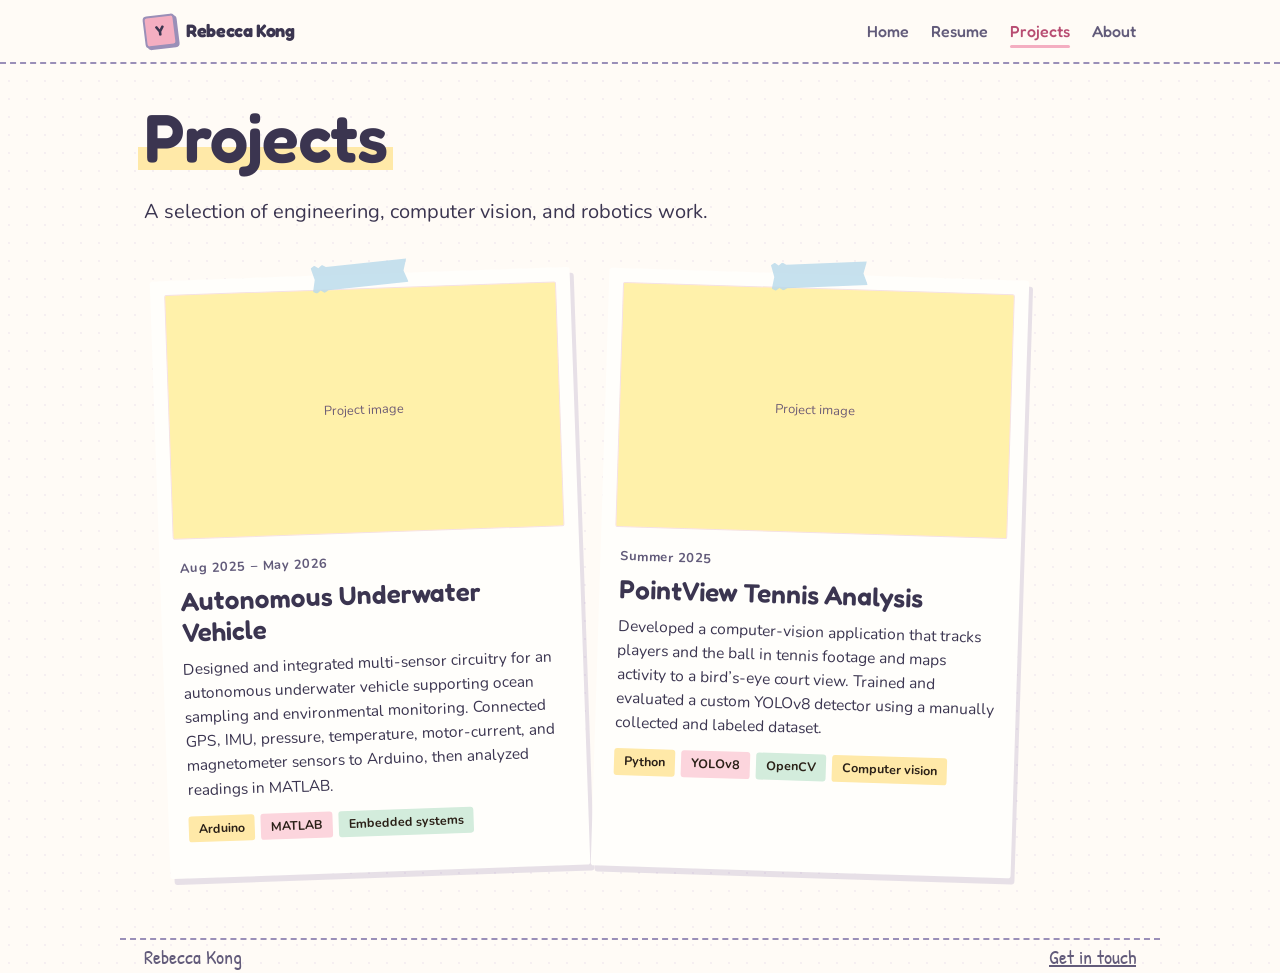
==== projects.html @ b5159388 "split up into multiple files" ====
<!doctype html>
<html lang="en" data-theme="light">
<head>
  <meta charset="utf-8">
  <meta name="viewport" content="width=device-width, initial-scale=1">
  <title>Projects | Rebecca Kong</title>
  <link rel="stylesheet" href="https://fonts.googleapis.com/css2?family=Fredoka:wght@500;600&family=Nunito:wght@500;700;800&family=Patrick+Hand&display=swap">
  <link rel="stylesheet" href="styles.css">
  <script src="app.js" defer></script>
</head>
<body>
<header><div class="wrap"><nav>
  <a class="logo" href="index.html"><i>Y</i> Rebecca Kong</a>
  <a class="l" href="index.html">Home</a>
  <a class="l" href="resume.html">Resume</a>
  <a class="l on" href="projects.html">Projects</a>
  <a class="l" href="about.html">About</a>
</nav></div></header>
<main class="wrap">
  <section class="view on">
    <h1>Projects</h1>
    <p class="lead">A selection of engineering, computer vision, and robotics work.</p>
    <div id="projs">
      <article class="proj"><div class="cv">Project image</div><div><span class="date">Aug 2025 – May 2026</span><h3>Autonomous Underwater Vehicle</h3><p>Designed and integrated multi-sensor circuitry for an autonomous underwater vehicle supporting ocean sampling and environmental monitoring. Connected GPS, IMU, pressure, temperature, motor-current, and magnetometer sensors to Arduino, then analyzed readings in MATLAB.</p><div class="tags"><span>Arduino</span><span>MATLAB</span><span>Embedded systems</span></div></div></article>
      <article class="proj"><div class="cv">Project image</div><div><span class="date">Summer 2025</span><h3>PointView Tennis Analysis</h3><p>Developed a computer-vision application that tracks players and the ball in tennis footage and maps activity to a bird’s-eye court view. Trained and evaluated a custom YOLOv8 detector using a manually collected and labeled dataset.</p><div class="tags"><span>Python</span><span>YOLOv8</span><span>OpenCV</span><span>Computer vision</span></div></div></article>
    </div>
  </section>
</main>
<footer class="wrap"><span>Rebecca Kong</span><a href="about.html">Get in touch</a></footer>
</body>
</html>
---- styles.css ----
:root {
  box-sizing:border-box;
  padding-top:env(safe-area-inset-top,0px);
  padding-bottom:env(safe-area-inset-bottom,0px);
  --bg:#fafaf8;
  --surface:#fff;
  --text:#15171a;
  --muted:#6b7077;
  --line:#e6e6e1;
  --accent:#2f6fed;
  --chip:#eef1f6
}
html {
  scroll-padding-top:calc(70px + env(safe-area-inset-top,0px));
  scroll-behavior:smooth
}
@media (prefers-color-scheme:dark) {
  :root:not([data-theme="light"]) {
    --bg:#101214;
    --surface:#181b1f;
    --text:#eceef0;
    --muted:#98a0a8;
    --line:#2a2e33;
    --accent:#6b9bff;
    --chip:#22262b
  }
}
:root[data-theme="dark"] {
  --bg:#101214;
  --surface:#181b1f;
  --text:#eceef0;
  --muted:#98a0a8;
  --line:#2a2e33;
  --accent:#6b9bff;
  --chip:#22262b
}
* {
  box-sizing:border-box
}
body {
  margin:0;
  background:var(--bg);
  color:var(--text);
  font:16px/1.6 -apple-system,BlinkMacSystemFont,"Inter","Segoe UI",Roboto,sans-serif
}
body::before {
  content:"";
  position:fixed;
  inset:0 0 auto;
  height:env(safe-area-inset-top,0px);
  background:var(--bg);
  z-index:30
}
a {
  color:inherit
}
.wrap {
  max-width:1040px;
  margin:0 auto;
  padding:0 24px
}
header {
  position:sticky;
  top:env(safe-area-inset-top,0px);
  z-index:20;
  background:color-mix(in srgb,var(--bg) 88%,transparent);
  backdrop-filter:blur(10px);
  border-bottom:1px solid var(--line)
}
nav {
  display:flex;
  align-items:center;
  gap:22px;
  height:62px
}
.logo {
  font-weight:800;
  letter-spacing:-.02em;
  font-size:18px;
  text-decoration:none;
  margin-right:auto;
  display:flex;
  align-items:center;
  gap:10px
}
.logo i {
  display:grid;
  place-items:center;
  width:32px;
  height:32px;
  border-radius:9px;
  background:var(--text);
  color:var(--bg);
  font-style:normal;
  font-size:14px
}
nav a.l {
  text-decoration:none;
  color:var(--muted);
  font-size:14.5px
}
nav a.l:hover {
  color:var(--text)
}
@media(max-width:640px) {
  nav a.l {
    display:none
  }
}
button {
  font:inherit;
  cursor:pointer
}
.btn {
  border:1px solid var(--line);
  background:var(--surface);
  color:var(--text);
  padding:7px 14px;
  border-radius:999px;
  font-size:13.5px
}
.btn:hover {
  border-color:var(--text)
}
.btn.p {
  background:var(--text);
  color:var(--bg);
  border-color:var(--text)
}
.btn.d {
  color:#d64545
}
.hero {
  display:grid;
  grid-template-columns:1.1fr .9fr;
  gap:48px;
  align-items:center;
  padding:72px 0 56px
}
@media(max-width:780px) {
  .hero {
    grid-template-columns:1fr;
    padding-top:40px
  }
  .hero .ph {
    order:-1
  }
}
.eyebrow {
  color:var(--accent);
  font-weight:600;
  font-size:13px;
  letter-spacing:.12em;
  text-transform:uppercase
}
h1 {
  font-size:clamp(40px,7vw,68px);
  line-height:1.02;
  letter-spacing:-.035em;
  margin:10px 0 14px
}
.hero p {
  font-size:18px;
  color:var(--muted);
  max-width:46ch;
  white-space:pre-line
}
.ph {
  aspect-ratio:4/5;
  border-radius:22px;
  overflow:hidden;
  background:var(--chip);
  border:1px solid var(--line);
  display:grid;
  place-items:center;
  color:var(--muted);
  font-size:14px
}
.ph img {
  width:100%;
  height:100%;
  object-fit:cover
}
.links {
  display:flex;
  flex-wrap:wrap;
  gap:10px;
  margin-top:22px
}
h2.sec {
  font-size:13px;
  letter-spacing:.14em;
  text-transform:uppercase;
  color:var(--muted);
  margin:0 0 18px;
  font-weight:600;
  display:flex;
  align-items:center;
  gap:12px
}
h2.sec::after {
  content:"";
  flex:1;
  height:1px;
  background:var(--line)
}
section {
  padding:36px 0
}
.exp {
  display:grid;
  grid-template-columns:repeat(auto-fill,minmax(280px,1fr));
  gap:16px
}
.card {
  background:var(--surface);
  border:1px solid var(--line);
  border-radius:16px;
  padding:20px;
  position:relative
}
.card h3 {
  margin:0 0 2px;
  font-size:17px
}
.card .co {
  color:var(--accent);
  font-weight:600;
  font-size:14px
}
.card p {
  margin:10px 0 12px;
  color:var(--muted);
  font-size:14.5px
}
.card small {
  color:var(--muted);
  letter-spacing:.08em;
  font-size:11.5px;
  text-transform:uppercase
}
.filters {
  display:flex;
  flex-wrap:wrap;
  gap:8px;
  margin-bottom:26px
}
.chip {
  border:0;
  background:var(--chip);
  color:var(--muted);
  padding:5px 13px;
  border-radius:999px;
  font-size:13px
}
.chip.on {
  background:var(--text);
  color:var(--bg)
}
#projs {
  display:flex;
  gap:20px;
  overflow-x:auto;
  scroll-snap-type:x mandatory;
  padding:4px 2px 14px;
  scrollbar-width:none;
  -webkit-overflow-scrolling:touch
}
#projs::-webkit-scrollbar {
  display:none
}
#projs .empty {
  flex:1
}
#projs.playing {
  scroll-snap-type:none
}
.proj {
  flex:0 0 min(420px,82vw);
  scroll-snap-align:start;
  background:var(--surface);
  border:1px solid var(--line);
  border-radius:18px;
  padding:14px 14px 20px;
  position:relative;
  display:flex;
  flex-direction:column;
  gap:14px
}
.proj>div:last-child {
  padding:0 6px
}
.prog {
  display:flex;
  align-items:center;
  gap:12px;
  margin-bottom:18px
}
.prog .track {
  flex:1;
  height:3px;
  background:var(--line);
  border-radius:3px;
  overflow:hidden
}
.prog .track i {
  display:block;
  height:100%;
  background:var(--accent);
  transform-origin:left;
  transform:scaleX(0)
}
.prog .btn {
  width:34px;
  height:34px;
  padding:0;
  line-height:1
}
.cv {
  aspect-ratio:16/10;
  border-radius:16px;
  overflow:hidden;
  background:var(--chip);
  border:1px solid var(--line);
  display:grid;
  place-items:center;
  color:var(--muted);
  font-size:13px
}
.cv img {
  width:100%;
  height:100%;
  object-fit:cover;
  transition:transform .5s
}
.proj:hover .cv img {
  transform:scale(1.04)
}
.date {
  color:var(--muted);
  font-size:13px
}
.proj h3 {
  font-size:clamp(22px,3vw,30px);
  letter-spacing:-.02em;
  margin:4px 0 10px;
  line-height:1.15
}
.proj h3 a {
  text-decoration:none
}
.proj h3 a:hover {
  color:var(--accent)
}
.proj p {
  color:var(--muted);
  margin:0 0 14px
}
.tags {
  display:flex;
  flex-wrap:wrap;
  gap:6px;
  margin-bottom:14px
}
.tags span {
  background:var(--chip);
  color:var(--muted);
  font-size:12px;
  padding:3px 10px;
  border-radius:999px
}
.more {
  color:var(--accent);
  font-weight:600;
  text-decoration:none;
  font-size:14.5px
}
.about {
  display:grid;
  grid-template-columns:1fr;
  max-width:68ch
}
.about p {
  white-space:pre-line;
  color:var(--muted);
  font-size:17px
}
footer {
  border-top:1px solid var(--line);
  padding:28px 0 40px;
  color:var(--muted);
  font-size:14px;
  display:flex;
  justify-content:space-between;
  flex-wrap:wrap;
  gap:12px
}
.empty {
  color:var(--muted);
  padding:20px;
  border:1px dashed var(--line);
  border-radius:14px;
  text-align:center
}
.ed {
  display:none;
  gap:6px;
  position:absolute;
  top:10px;
  right:10px;
  z-index:2
}
body.editing .ed {
  display:flex
}
.addrow {
  display:none;
  margin-top:14px
}
body.editing .addrow {
  display:block
}
.bar {
  position:fixed;
  right:16px;
  bottom:calc(16px + env(safe-area-inset-bottom,0px));
  z-index:25;
  display:flex;
  gap:8px;
  flex-wrap:wrap;
  justify-content:flex-end
}
dialog {
  border:1px solid var(--line);
  border-radius:18px;
  background:var(--surface);
  color:var(--text);
  width:min(520px,92vw);
  padding:24px;
  max-height:88vh
}
dialog::backdrop {
  background:rgba(0,0,0,.5)
}
dialog h3 {
  margin:0 0 14px
}
label {
  display:block;
  font-size:12.5px;
  color:var(--muted);
  margin:12px 0 4px;
  font-weight:600
}
input,textarea {
  width:100%;
  font:inherit;
  padding:9px 11px;
  border:1px solid var(--line);
  border-radius:10px;
  background:var(--bg);
  color:var(--text)
}
textarea {
  min-height:90px;
  resize:vertical
}
.row {
  display:flex;
  gap:10px;
  justify-content:flex-end;
  margin-top:20px
}
.pv {
  margin-top:8px;
  max-height:120px;
  border-radius:8px
}
/* ===== retro scrapbook theme ===== */
:root {
  --bg:#efe2c6;
  --surface:#fffaf0;
  --text:#2b2118;
  --muted:#66543f;
  --line:#c9b184;
  --accent:#d9482b;
  --chip:#f2cf5b;
  --pol:#fffdf7;
  --n1:#fff0a0;
  --n2:#ffd3cb;
  --n3:#d3ebcf;
  --tape:rgba(226,196,110,.78);
  --dots:rgba(120,85,40,.16)
}
@media (prefers-color-scheme:dark) {
  :root:not([data-theme="light"]) {
    --bg:#241b14;
    --surface:#2f251c;
    --text:#f3e7d0;
    --muted:#c2ad8c;
    --line:#5a4733;
    --accent:#ff7a59;
    --pol:#352a20;
    --n1:#5d511c;
    --n2:#5d3029;
    --n3:#2f4a2d;
    --dots:rgba(255,220,160,.07)
  }
}
:root[data-theme="dark"] {
  --bg:#241b14;
  --surface:#2f251c;
  --text:#f3e7d0;
  --muted:#c2ad8c;
  --line:#5a4733;
  --accent:#ff7a59;
  --pol:#352a20;
  --n1:#5d511c;
  --n2:#5d3029;
  --n3:#2f4a2d;
  --dots:rgba(255,220,160,.07)
}
body {
  font-family:"Courier Prime","Courier New",monospace;
  background-image:radial-gradient(var(--dots) 1.2px,transparent 1.4px);
  background-size:18px 18px
}
header {
  border-bottom:2px dashed var(--text);
  background:var(--bg)
}
.logo,h1,h2.sec,.proj h3,footer,.eyebrow,nav a.l {
  font-family:"Permanent Marker","Comic Sans MS",cursive
}
.logo i {
  border-radius:4px;
  background:var(--accent);
  color:#fff;
  transform:rotate(-7deg);
  border:2px solid var(--text);
  box-shadow:2px 2px 0 var(--text)
}
nav a.l {
  font-family:"Caveat",cursive;
  font-size:22px;
  font-weight:700
}
nav a.l:hover {
  color:var(--accent);
  transform:rotate(-3deg)
}
.btn {
  border:2px solid var(--text);
  border-radius:4px;
  box-shadow:3px 3px 0 var(--text);
  background:var(--surface);
  font-weight:700;
  transition:transform .12s,box-shadow .12s
}
.btn:hover {
  transform:translate(2px,2px);
  box-shadow:1px 1px 0 var(--text);
  border-color:var(--text)
}
.btn.p {
  background:var(--accent);
  color:#fff
}
.eyebrow {
  font-family:"Caveat",cursive;
  font-size:26px;
  text-transform:none;
  letter-spacing:0;
  color:var(--accent);
  transform:rotate(-2deg);
  display:inline-block
}
.eyebrow::before {
  content:"\2605 "
}
h1 {
  font-weight:400;
  letter-spacing:-.01em;
  line-height:1.08;
  background:linear-gradient(transparent 62%,var(--chip) 62% 90%,transparent 90%);
  display:inline;
  padding:0 6px;
  margin-left:-6px;
  -webkit-box-decoration-break:clone;
  box-decoration-break:clone
}
#name {
  display:block;
  background:none;
  padding:0;
  margin-left:0
}
#name::first-line {
  background:none
}
.hero>div:first-child {
  position:relative
}
.hero>div:first-child::after {
  content:"handmade";
  position:absolute;
  top:-34px;
  right:0;
  font-family:"Courier Prime",monospace;
  font-weight:700;
  color:var(--accent);
  border:2px dashed var(--accent);
  padding:2px 10px;
  transform:rotate(7deg);
  border-radius:4px;
  font-size:13px;
  letter-spacing:.1em;
  text-transform:uppercase
}
.hero p {
  color:var(--text)
}
.ph {
  overflow:visible;
  position:relative;
  background:var(--pol);
  border:0;
  border-radius:3px;
  padding:14px 14px 56px;
  transform:rotate(3deg);
  box-shadow:5px 7px 0 rgba(0,0,0,.2);
  color:var(--muted)
}
.ph img {
  border-radius:2px
}
.ph::before,.proj::before,.card::before {
  content:"";
  position:absolute;
  top:-13px;
  left:50%;
  width:96px;
  height:28px;
  margin-left:-48px;
  background:var(--tape);
  transform:rotate(-4deg);
  box-shadow:0 1px 2px rgba(0,0,0,.15);
  z-index:3;
  clip-path:polygon(0 8%,4% 0,8% 10%,12% 0,16% 8%,100% 8%,96% 50%,100% 92%,16% 92%,12% 100%,8% 90%,4% 100%,0 92%,3% 50%)
}
.ph::after {
  content:"~ that\2019s me ~";
  position:absolute;
  bottom:12px;
  left:0;
  right:0;
  text-align:center;
  font-family:"Caveat",cursive;
  font-size:26px;
  font-weight:700;
  color:var(--text)
}
.links .btn:nth-child(odd) {
  transform:rotate(-1.5deg)
}
.links .btn:nth-child(even) {
  transform:rotate(1.5deg)
}
h2.sec {
  display:inline-block;
  font-weight:400;
  font-size:24px;
  letter-spacing:.02em;
  text-transform:none;
  color:#2b2118;
  background:var(--chip);
  padding:4px 16px;
  transform:rotate(-1.5deg);
  box-shadow:3px 3px 0 var(--text);
  border:2px solid var(--text);
  margin-bottom:28px
}
h2.sec::after {
  content:none
}
.card {
  background:var(--n1);
  border:0;
  border-radius:2px;
  box-shadow:3px 5px 0 rgba(0,0,0,.18);
  padding:26px 20px 20px;
  transform:rotate(-1.4deg)
}
.card:nth-child(3n+2) {
  background:var(--n2);
  transform:rotate(1.6deg)
}
.card:nth-child(3n) {
  background:var(--n3);
  transform:rotate(-.6deg)
}
.card h3 {
  font-family:"Caveat",cursive;
  font-size:26px;
  line-height:1.1
}
.card .co {
  color:var(--accent)
}
.card p {
  color:var(--text)
}
.card small {
  color:var(--muted)
}
.card::before {
  width:70px;
  height:22px;
  margin-left:-35px;
  top:-11px
}
#projs {
  padding:26px 16px 30px
}
.proj {
  background:var(--pol);
  border:0;
  border-radius:3px;
  padding:14px 14px 22px;
  box-shadow:5px 7px 0 rgba(0,0,0,.18);
  transform:rotate(-2deg);
  transition:transform .25s
}
.proj:nth-child(even) {
  transform:rotate(1.8deg)
}
.proj:nth-child(3n) {
  transform:rotate(-.7deg)
}
.proj:hover {
  transform:rotate(0) scale(1.03);
  z-index:2
}
.cv {
  border-radius:2px;
  border:1px solid var(--line);
  filter:sepia(.18) saturate(1.1)
}
.proj h3 {
  font-family:"Caveat",cursive;
  font-weight:700;
  font-size:32px;
  letter-spacing:0;
  line-height:1
}
.proj h3 a:hover {
  color:var(--accent)
}
.date {
  font-family:"Courier Prime",monospace;
  letter-spacing:.06em;
  color:var(--muted)
}
.proj p {
  color:var(--text)
}
.tags span {
  background:var(--chip);
  color:#2b2118;
  border-radius:3px;
  border:1px dashed #2b2118;
  font-weight:700
}
.more {
  color:var(--accent);
  text-decoration:underline wavy;
  text-underline-offset:4px
}
.chip {
  background:var(--surface);
  color:var(--text);
  border:2px dashed var(--text);
  border-radius:4px;
  font-weight:700
}
.chip.on {
  background:var(--accent);
  color:#fff;
  border-style:solid
}
.prog .track {
  height:14px;
  border:2px solid var(--text);
  border-radius:3px;
  background:var(--surface)
}
.prog .track i {
  background:repeating-linear-gradient(45deg,var(--accent) 0 8px,var(--chip) 8px 16px)
}
.about {
  background:var(--surface);
  padding:26px 28px 26px 44px;
  box-shadow:5px 6px 0 rgba(0,0,0,.18);
  transform:rotate(-.6deg);
  border-left:3px double var(--accent);
  background-image:repeating-linear-gradient(transparent 0 31px,rgba(70,110,190,.28) 31px 32px);
  border-radius:2px
}
.about p {
  color:var(--text);
  line-height:32px;
  margin:0;
  font-size:16px
}
#mail {
  text-decoration:underline wavy var(--accent);
  text-underline-offset:6px;
  font-family:"Caveat",cursive;
  font-size:34px!important
}
footer {
  border-top:2px dashed var(--text);
  font-family:"Caveat",cursive;
  font-size:20px
}
.empty {
  border:2px dashed var(--line);
  background:var(--surface)
}
dialog {
  border:2px solid var(--text);
  border-radius:4px;
  box-shadow:7px 7px 0 var(--text)
}
input,textarea {
  border:2px solid var(--text);
  border-radius:3px
}
label {
  color:var(--text)
}
@media(max-width:780px) {
  .hero>div:first-child::after {
    top:-30px
  }
}
/* ===== pastel + legibility pass ===== */
:root {
  --bg:#fdf4ea;
  --surface:#fffdfa;
  --text:#3b3550;
  --muted:#625b7a;
  --line:#e6d9e9;
  --edge:#9a8fb8;
  --accent:#f4aec1;
  --ink:#b84d72;
  --chip:#ffe9a8;
  --pol:#fffefb;
  --n1:#fff1b8;
  --n2:#fcd5dd;
  --n3:#d3ecdc;
  --tape:rgba(184,218,236,.8);
  --dots:rgba(150,120,190,.15)
}
@media (prefers-color-scheme:dark) {
  :root:not([data-theme="light"]) {
    --bg:#2a2540;
    --surface:#352f4d;
    --text:#f5eefc;
    --muted:#c9bfe0;
    --line:#4a4266;
    --edge:#8f84b5;
    --accent:#f4aec1;
    --ink:#ffadc6;
    --pol:#3a3454;
    --n1:#5b5430;
    --n2:#5e3a4a;
    --n3:#35514a;
    --tape:rgba(150,190,215,.6);
    --dots:rgba(255,240,255,.07)
  }
}
:root[data-theme="dark"] {
  --bg:#2a2540;
  --surface:#352f4d;
  --text:#f5eefc;
  --muted:#c9bfe0;
  --line:#4a4266;
  --edge:#8f84b5;
  --accent:#f4aec1;
  --ink:#ffadc6;
  --pol:#3a3454;
  --n1:#5b5430;
  --n2:#5e3a4a;
  --n3:#35514a;
  --tape:rgba(150,190,215,.6);
  --dots:rgba(255,240,255,.07)
}
body {
  font-family:"Nunito",system-ui,-apple-system,"Segoe UI",sans-serif;
  font-size:17px;
  line-height:1.65
}
.logo,h1,h2.sec,.proj h3,.card h3,nav a.l,#mail {
  font-family:"Fredoka","Nunito",system-ui,sans-serif
}
.eyebrow,footer,.ph::after {
  font-family:"Patrick Hand","Nunito",sans-serif
}
h1 {
  font-weight:600;
  letter-spacing:-.015em;
  line-height:1.1
}
nav a.l {
  font-size:16px;
  font-weight:500
}
nav a.l:hover,.proj h3 a:hover {
  color:var(--ink)
}
.eyebrow {
  font-size:24px;
  color:var(--ink)
}
h2.sec {
  font-size:20px;
  font-weight:600;
  color:#3b3550;
  border-color:var(--edge);
  box-shadow:3px 3px 0 var(--edge)
}
.logo i,.btn,.chip,.prog .track,dialog,input,textarea {
  border-color:var(--edge)
}
.btn {
  box-shadow:3px 3px 0 var(--edge);
  font-weight:700
}
.btn:hover {
  box-shadow:1px 1px 0 var(--edge);
  border-color:var(--edge)
}
.btn.p {
  background:var(--accent);
  color:#3b3550
}
.logo i {
  box-shadow:2px 2px 0 var(--edge);
  background:var(--accent);
  color:#3b3550
}
dialog {
  box-shadow:7px 7px 0 var(--edge)
}
header,footer {
  border-color:var(--edge)
}
.hero>div:first-child::after {
  font-family:"Nunito",sans-serif;
  color:var(--ink);
  border-color:var(--ink)
}
.hero p {
  font-size:19px;
  line-height:1.65
}
.ph,.proj,.card,.about {
  box-shadow:4px 6px 0 rgba(120,100,160,.18)
}
.ph::after {
  font-size:24px
}
.card h3 {
  font-size:22px;
  font-weight:600
}
.card .co {
  color:var(--ink);
  font-weight:800
}
.card p {
  font-size:15.5px;
  line-height:1.55
}
.card small {
  font-weight:700
}
.proj h3 {
  font-size:26px;
  font-weight:600;
  line-height:1.2
}
.proj p {
  font-size:15.5px;
  line-height:1.55
}
.date {
  font-family:"Nunito",sans-serif;
  font-weight:700;
  letter-spacing:.04em
}
.tags span {
  border:0;
  font-weight:700;
  font-size:12.5px
}
.tags span:nth-child(3n+1) {
  background:#ffe9a8
}
.tags span:nth-child(3n+2) {
  background:#fcd5dd
}
.tags span:nth-child(3n) {
  background:#d3ecdc
}
.more {
  color:var(--ink);
  font-weight:800
}
.chip {
  font-weight:700;
  border-color:var(--edge)
}
.chip.on {
  background:var(--accent);
  color:#3b3550;
  border-color:var(--edge)
}
.prog .track i {
  background:repeating-linear-gradient(45deg,#f4aec1 0 8px,#ffe9a8 8px 16px)
}
.about {
  background-image:repeating-linear-gradient(transparent 0 31px,rgba(140,160,220,.3) 31px 32px);
  border-left-color:var(--accent)
}
.about p {
  font-size:17px;
  line-height:32px
}
#mail {
  font-size:30px!important;
  font-weight:500;
  color:var(--ink);
  text-decoration-color:var(--accent)
}
footer {
  font-size:20px
}
.empty {
  border-color:var(--edge);
  color:var(--muted)
}
/* lighter bg + plain section titles */
:root {
  --bg:#fffbf6;
  --dots:rgba(150,120,190,.09)
}
h2.sec {
  display:block;
  background:none;
  border:0;
  box-shadow:none;
  transform:none;
  padding:0;
  margin:0 0 24px;
  font-size:30px;
  font-weight:600;
  letter-spacing:-.01em;
  color:var(--text)
}
h2.sec::after {
  content:"";
  display:block;
  width:56px;
  height:6px;
  margin-top:6px;
  background:var(--accent);
  border-radius:6px
}
/* multi-page views */
.view {
  display:none
}
.view.on {
  display:block;
  animation:pg .35s ease
}
.hero.view.on {
  display:grid
}
section.view {
  padding-top:48px;
  min-height:55vh
}
@keyframes pg {
  from {
    opacity:0;
    transform:translateY(8px)
  }
  to {
    opacity:1;
    transform:none
  }
}
nav a.l {
  position:relative;
  white-space:nowrap
}
nav a.l.on {
  color:var(--ink)
}
nav a.l.on::after {
  content:"";
  position:absolute;
  left:0;
  right:0;
  bottom:-4px;
  height:3px;
  border-radius:3px;
  background:var(--accent)
}
body:not(.sub) section.view {
  min-height:0;
  padding-top:36px
}
.seeall {
  margin:8px 0 0
}
body.sub .seeall {
  display:none
}
body[data-page="projects"] #projs {
  flex-wrap:wrap;
  overflow:visible;
  gap:38px 28px;
  justify-content:center;
  padding:26px 8px
}
body[data-page="projects"] .proj {
  flex:0 1 min(360px,100%)
}
body[data-page="projects"] .prog {
  display:none
}
.dcv {
  background:var(--pol);
  padding:12px;
  border-radius:3px;
  box-shadow:4px 6px 0 rgba(120,100,160,.18);
  transform:rotate(-.6deg);
  max-width:760px;
  margin-bottom:24px
}
.dcv:empty {
  display:none
}
.dcv img {
  width:100%;
  display:block;
  border-radius:2px
}
#dBody {
  max-width:760px
}
.lead {
  font-size:20px
}
.dbody {
  white-space:pre-line;
  line-height:1.75;
  margin:18px 0
}
.dact {
  display:flex;
  gap:10px;
  flex-wrap:wrap;
  margin-top:24px
}
.ed2 {
  display:none;
  gap:8px
}
body.editing .ed2 {
  display:flex
}
.sheet {
  background:var(--pol);
  padding:34px 36px;
  border-radius:3px;
  box-shadow:4px 6px 0 rgba(120,100,160,.18);
  max-width:820px
}
.rh {
  display:flex;
  justify-content:space-between;
  flex-wrap:wrap;
  gap:8px;
  border-bottom:3px solid var(--accent);
  padding-bottom:14px
}
.rh h3 {
  margin:0;
  font:600 30px "Fredoka",sans-serif
}
.rc {
  color:var(--muted)
}
.sheet h5 {
  font:600 14px "Fredoka",sans-serif;
  letter-spacing:.14em;
  text-transform:uppercase;
  color:var(--ink);
  margin:28px 0 10px
}
.rrow {
  display:grid;
  grid-template-columns:150px 1fr;
  gap:14px;
  padding:12px 0;
  border-top:1px dashed var(--line);
  position:relative
}
.rrow h4 {
  margin:0;
  font:600 18px "Fredoka",sans-serif
}
.rs2 {
  color:var(--ink);
  font-weight:800;
  font-size:14.5px
}
.rrow p {
  margin:6px 0 0;
  font-size:15.5px
}
.rd {
  color:var(--muted);
  font-weight:700;
  font-size:13px
}
@media(max-width:640px) {
  .rrow {
    grid-template-columns:1fr;
    gap:2px
  }
  .sheet {
    padding:24px 20px
  }
}
.redact {
  display:inline-block;
  width:118px;
  height:.95em;
  background:#111;
  border-radius:2px;
  vertical-align:-2px
}
.rc {
  text-align:right;
  line-height:1.7
}
.rl {
  margin-top:6px
}
.li {
  position:relative;
  padding-left:16px;
  font-size:15.5px;
  line-height:1.5;
  margin:3px 0
}
.li::before {
  content:"•";
  position:absolute;
  left:2px;
  color:var(--ink)
}
.rsub {
  font-style:italic;
  color:var(--muted);
  font-size:15px;
  margin-bottom:4px
}
.rk {
  font-size:15.5px;
  margin:4px 0
}
#mail {
  font-size:18px!important
}
.rpdf {
  max-width:820px
}
.rpdf img {
  width:100%;
  display:block;
  border-radius:3px;
  background:#fff;
  box-shadow:4px 6px 0 rgba(120,100,160,.18)
}
.dl {
  margin:24px 0
}
body:not(.sub) #about {
  display:none
}
#copy {
  font:500 14px Fredoka,sans-serif;
  color:var(--muted)
}
body:not(.sub) .cwrap {
  display:none
}
.cform {
  max-width:560px
}
.cform textarea {
  min-height:130px
}
.cact {
  display:flex;
  align-items:center;
  gap:14px;
  margin-top:16px;
  flex-wrap:wrap
}
#cStat {
  color:var(--muted);
  font-size:14.5px
}
@media(max-width:640px) {
  nav {
    gap:14px;
    overflow-x:auto;
    scrollbar-width:none
  }
  nav::-webkit-scrollbar {
    display:none
  }
  nav a.l {
    display:inline;
    font-size:14.5px
  }
  .logo {
    margin-right:0
  }
  .logo span {
    display:none
  }
  #theme {
    margin-left:auto
  }
}
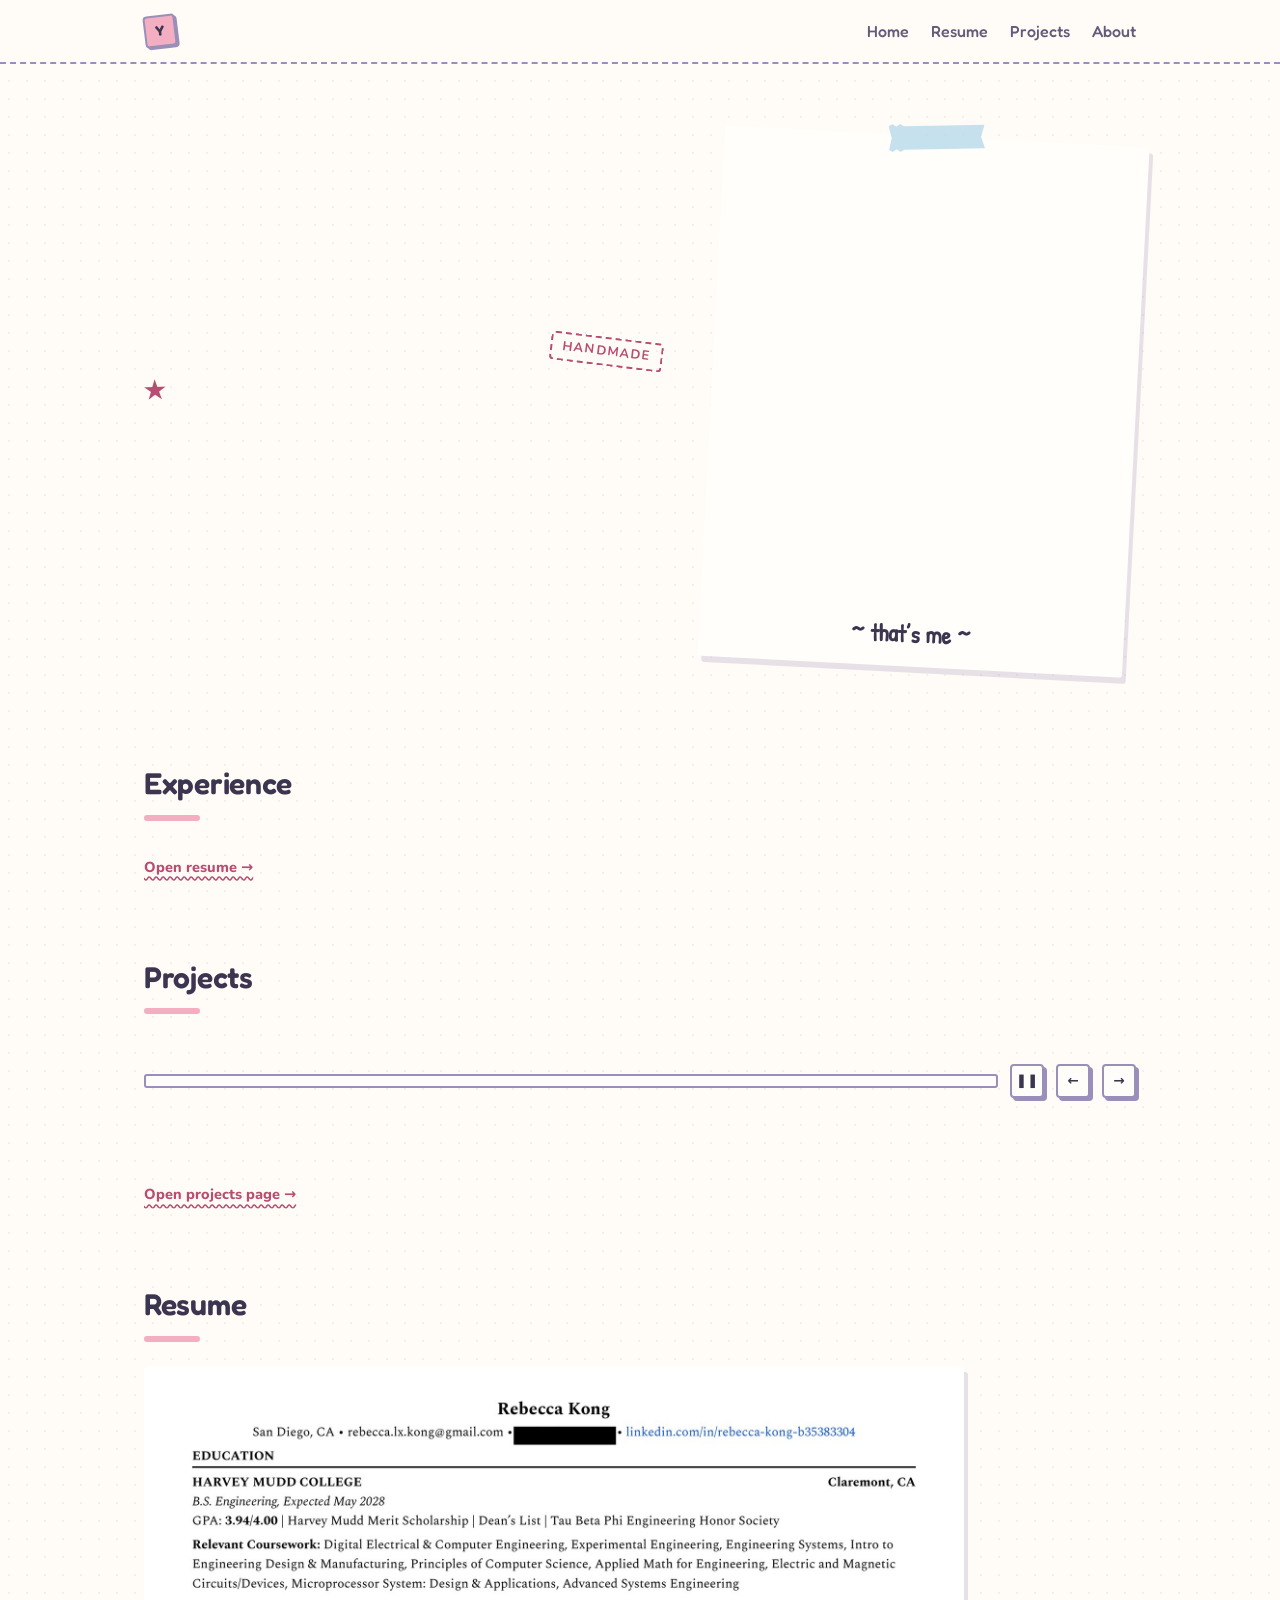
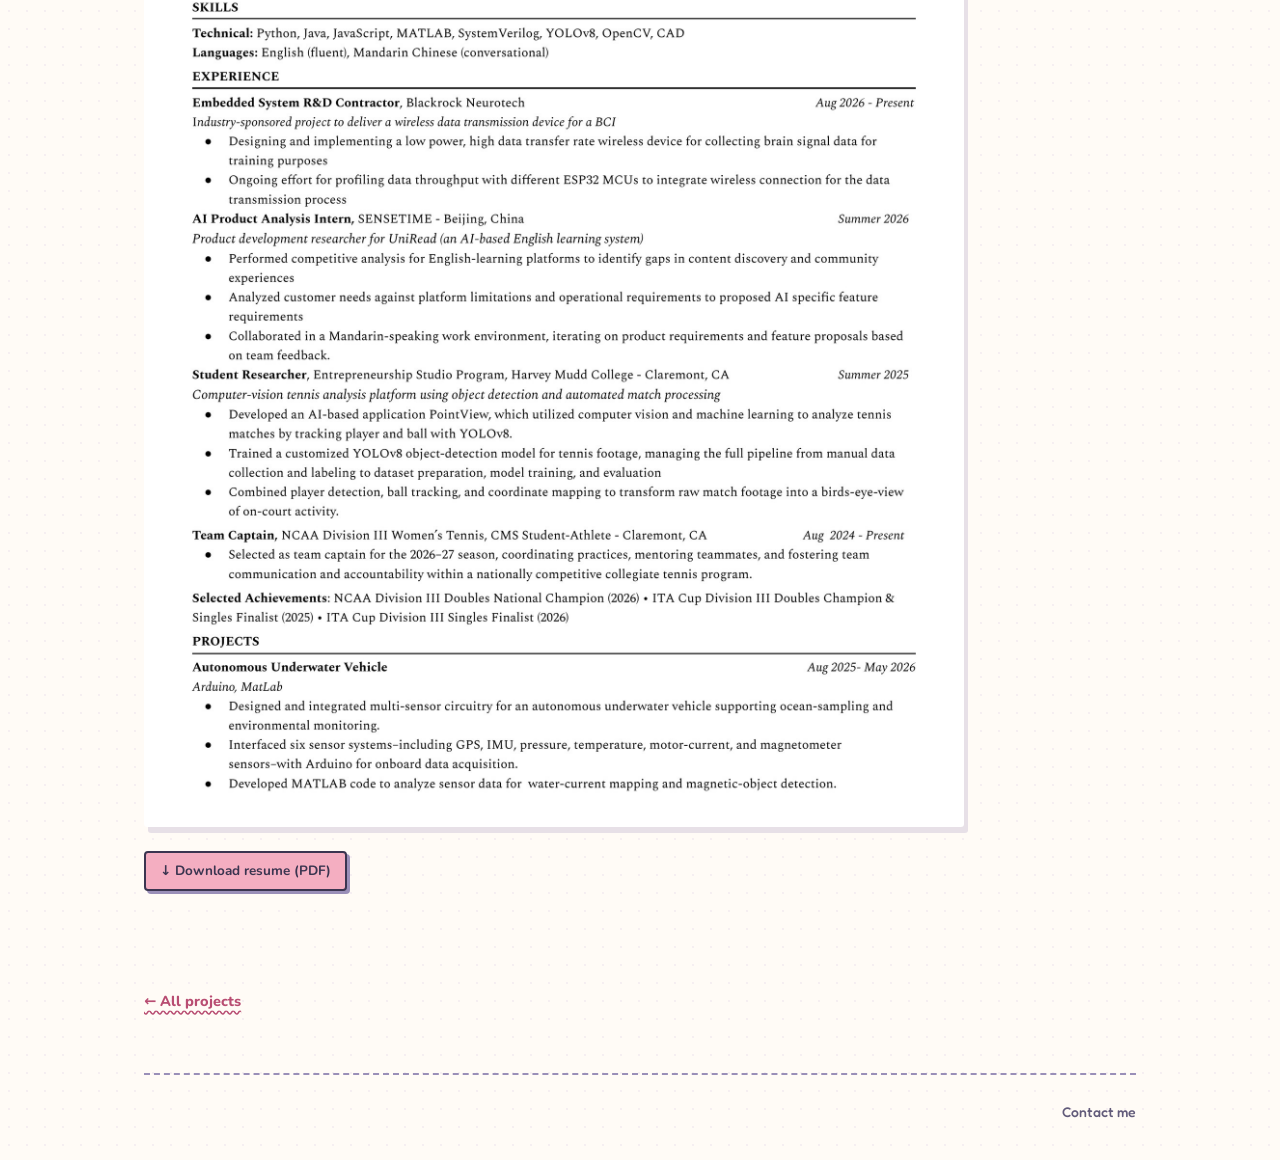
==== commit 78fd16f9: "old features from claude in multiple files" ====
--- a/projects.html
+++ b/projects.html
@@ -1,31 +1,10 @@
 <!doctype html>
-<html lang="en" data-theme="light">
+<html lang="en">
 <head>
   <meta charset="utf-8">
   <meta name="viewport" content="width=device-width, initial-scale=1">
   <title>Projects | Rebecca Kong</title>
-  <link rel="stylesheet" href="https://fonts.googleapis.com/css2?family=Fredoka:wght@500;600&family=Nunito:wght@500;700;800&family=Patrick+Hand&display=swap">
-  <link rel="stylesheet" href="styles.css">
-  <script src="app.js" defer></script>
+  <script>location.replace("index.html#projects");</script>
 </head>
-<body>
-<header><div class="wrap"><nav>
-  <a class="logo" href="index.html"><i>Y</i> Rebecca Kong</a>
-  <a class="l" href="index.html">Home</a>
-  <a class="l" href="resume.html">Resume</a>
-  <a class="l on" href="projects.html">Projects</a>
-  <a class="l" href="about.html">About</a>
-</nav></div></header>
-<main class="wrap">
-  <section class="view on">
-    <h1>Projects</h1>
-    <p class="lead">A selection of engineering, computer vision, and robotics work.</p>
-    <div id="projs">
-      <article class="proj"><div class="cv">Project image</div><div><span class="date">Aug 2025 – May 2026</span><h3>Autonomous Underwater Vehicle</h3><p>Designed and integrated multi-sensor circuitry for an autonomous underwater vehicle supporting ocean sampling and environmental monitoring. Connected GPS, IMU, pressure, temperature, motor-current, and magnetometer sensors to Arduino, then analyzed readings in MATLAB.</p><div class="tags"><span>Arduino</span><span>MATLAB</span><span>Embedded systems</span></div></div></article>
-      <article class="proj"><div class="cv">Project image</div><div><span class="date">Summer 2025</span><h3>PointView Tennis Analysis</h3><p>Developed a computer-vision application that tracks players and the ball in tennis footage and maps activity to a bird’s-eye court view. Trained and evaluated a custom YOLOv8 detector using a manually collected and labeled dataset.</p><div class="tags"><span>Python</span><span>YOLOv8</span><span>OpenCV</span><span>Computer vision</span></div></div></article>
-    </div>
-  </section>
-</main>
-<footer class="wrap"><span>Rebecca Kong</span><a href="about.html">Get in touch</a></footer>
-</body>
+<body><p>Opening projects… <a href="index.html#projects">Continue</a></p></body>
 </html>
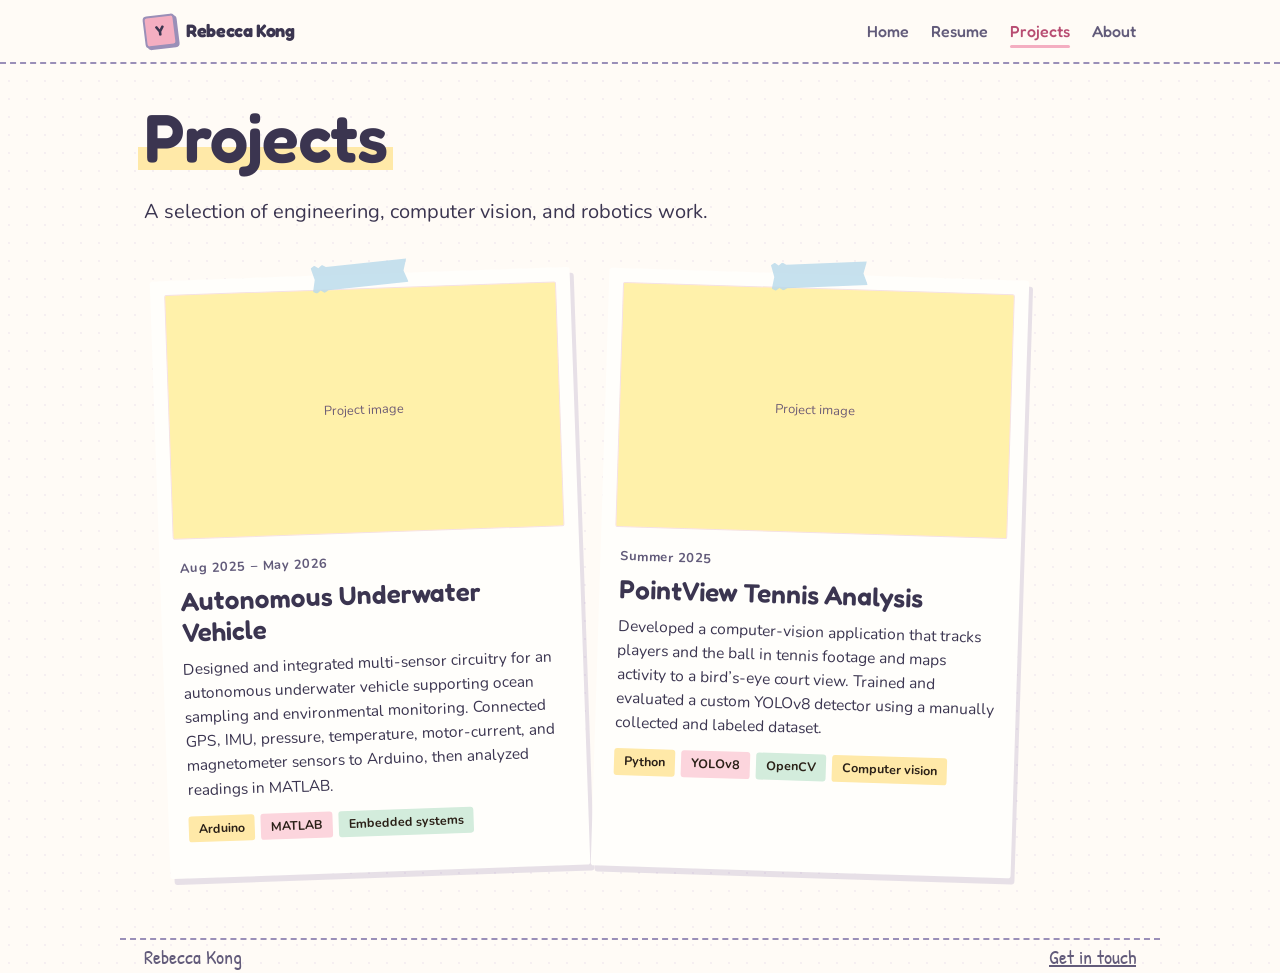
==== commit 70644554: "Revert "old features from claude in multiple files" This reverts commit 78fd16f92e93a9d4657d5545be24" ====
--- a/projects.html
+++ b/projects.html
@@ -1,10 +1,31 @@
 <!doctype html>
-<html lang="en">
+<html lang="en" data-theme="light">
 <head>
   <meta charset="utf-8">
   <meta name="viewport" content="width=device-width, initial-scale=1">
   <title>Projects | Rebecca Kong</title>
-  <script>location.replace("index.html#projects");</script>
+  <link rel="stylesheet" href="https://fonts.googleapis.com/css2?family=Fredoka:wght@500;600&family=Nunito:wght@500;700;800&family=Patrick+Hand&display=swap">
+  <link rel="stylesheet" href="styles.css">
+  <script src="app.js" defer></script>
 </head>
-<body><p>Opening projects… <a href="index.html#projects">Continue</a></p></body>
+<body>
+<header><div class="wrap"><nav>
+  <a class="logo" href="index.html"><i>Y</i> Rebecca Kong</a>
+  <a class="l" href="index.html">Home</a>
+  <a class="l" href="resume.html">Resume</a>
+  <a class="l on" href="projects.html">Projects</a>
+  <a class="l" href="about.html">About</a>
+</nav></div></header>
+<main class="wrap">
+  <section class="view on">
+    <h1>Projects</h1>
+    <p class="lead">A selection of engineering, computer vision, and robotics work.</p>
+    <div id="projs">
+      <article class="proj"><div class="cv">Project image</div><div><span class="date">Aug 2025 – May 2026</span><h3>Autonomous Underwater Vehicle</h3><p>Designed and integrated multi-sensor circuitry for an autonomous underwater vehicle supporting ocean sampling and environmental monitoring. Connected GPS, IMU, pressure, temperature, motor-current, and magnetometer sensors to Arduino, then analyzed readings in MATLAB.</p><div class="tags"><span>Arduino</span><span>MATLAB</span><span>Embedded systems</span></div></div></article>
+      <article class="proj"><div class="cv">Project image</div><div><span class="date">Summer 2025</span><h3>PointView Tennis Analysis</h3><p>Developed a computer-vision application that tracks players and the ball in tennis footage and maps activity to a bird’s-eye court view. Trained and evaluated a custom YOLOv8 detector using a manually collected and labeled dataset.</p><div class="tags"><span>Python</span><span>YOLOv8</span><span>OpenCV</span><span>Computer vision</span></div></div></article>
+    </div>
+  </section>
+</main>
+<footer class="wrap"><span>Rebecca Kong</span><a href="about.html">Get in touch</a></footer>
+</body>
 </html>
--- a/styles.css
+++ b/styles.css
@@ -0,0 +1,1354 @@
+:root {
+  box-sizing:border-box;
+  padding-top:env(safe-area-inset-top,0px);
+  padding-bottom:env(safe-area-inset-bottom,0px);
+  --bg:#fafaf8;
+  --surface:#fff;
+  --text:#15171a;
+  --muted:#6b7077;
+  --line:#e6e6e1;
+  --accent:#2f6fed;
+  --chip:#eef1f6
+}
+html {
+  scroll-padding-top:calc(70px + env(safe-area-inset-top,0px));
+  scroll-behavior:smooth
+}
+@media (prefers-color-scheme:dark) {
+  :root:not([data-theme="light"]) {
+    --bg:#101214;
+    --surface:#181b1f;
+    --text:#eceef0;
+    --muted:#98a0a8;
+    --line:#2a2e33;
+    --accent:#6b9bff;
+    --chip:#22262b
+  }
+}
+:root[data-theme="dark"] {
+  --bg:#101214;
+  --surface:#181b1f;
+  --text:#eceef0;
+  --muted:#98a0a8;
+  --line:#2a2e33;
+  --accent:#6b9bff;
+  --chip:#22262b
+}
+* {
+  box-sizing:border-box
+}
+body {
+  margin:0;
+  background:var(--bg);
+  color:var(--text);
+  font:16px/1.6 -apple-system,BlinkMacSystemFont,"Inter","Segoe UI",Roboto,sans-serif
+}
+body::before {
+  content:"";
+  position:fixed;
+  inset:0 0 auto;
+  height:env(safe-area-inset-top,0px);
+  background:var(--bg);
+  z-index:30
+}
+a {
+  color:inherit
+}
+.wrap {
+  max-width:1040px;
+  margin:0 auto;
+  padding:0 24px
+}
+header {
+  position:sticky;
+  top:env(safe-area-inset-top,0px);
+  z-index:20;
+  background:color-mix(in srgb,var(--bg) 88%,transparent);
+  backdrop-filter:blur(10px);
+  border-bottom:1px solid var(--line)
+}
+nav {
+  display:flex;
+  align-items:center;
+  gap:22px;
+  height:62px
+}
+.logo {
+  font-weight:800;
+  letter-spacing:-.02em;
+  font-size:18px;
+  text-decoration:none;
+  margin-right:auto;
+  display:flex;
+  align-items:center;
+  gap:10px
+}
+.logo i {
+  display:grid;
+  place-items:center;
+  width:32px;
+  height:32px;
+  border-radius:9px;
+  background:var(--text);
+  color:var(--bg);
+  font-style:normal;
+  font-size:14px
+}
+nav a.l {
+  text-decoration:none;
+  color:var(--muted);
+  font-size:14.5px
+}
+nav a.l:hover {
+  color:var(--text)
+}
+@media(max-width:640px) {
+  nav a.l {
+    display:none
+  }
+}
+button {
+  font:inherit;
+  cursor:pointer
+}
+.btn {
+  border:1px solid var(--line);
+  background:var(--surface);
+  color:var(--text);
+  padding:7px 14px;
+  border-radius:999px;
+  font-size:13.5px
+}
+.btn:hover {
+  border-color:var(--text)
+}
+.btn.p {
+  background:var(--text);
+  color:var(--bg);
+  border-color:var(--text)
+}
+.btn.d {
+  color:#d64545
+}
+.hero {
+  display:grid;
+  grid-template-columns:1.1fr .9fr;
+  gap:48px;
+  align-items:center;
+  padding:72px 0 56px
+}
+@media(max-width:780px) {
+  .hero {
+    grid-template-columns:1fr;
+    padding-top:40px
+  }
+  .hero .ph {
+    order:-1
+  }
+}
+.eyebrow {
+  color:var(--accent);
+  font-weight:600;
+  font-size:13px;
+  letter-spacing:.12em;
+  text-transform:uppercase
+}
+h1 {
+  font-size:clamp(40px,7vw,68px);
+  line-height:1.02;
+  letter-spacing:-.035em;
+  margin:10px 0 14px
+}
+.hero p {
+  font-size:18px;
+  color:var(--muted);
+  max-width:46ch;
+  white-space:pre-line
+}
+.ph {
+  aspect-ratio:4/5;
+  border-radius:22px;
+  overflow:hidden;
+  background:var(--chip);
+  border:1px solid var(--line);
+  display:grid;
+  place-items:center;
+  color:var(--muted);
+  font-size:14px
+}
+.ph img {
+  width:100%;
+  height:100%;
+  object-fit:cover
+}
+.links {
+  display:flex;
+  flex-wrap:wrap;
+  gap:10px;
+  margin-top:22px
+}
+h2.sec {
+  font-size:13px;
+  letter-spacing:.14em;
+  text-transform:uppercase;
+  color:var(--muted);
+  margin:0 0 18px;
+  font-weight:600;
+  display:flex;
+  align-items:center;
+  gap:12px
+}
+h2.sec::after {
+  content:"";
+  flex:1;
+  height:1px;
+  background:var(--line)
+}
+section {
+  padding:36px 0
+}
+.exp {
+  display:grid;
+  grid-template-columns:repeat(auto-fill,minmax(280px,1fr));
+  gap:16px
+}
+.card {
+  background:var(--surface);
+  border:1px solid var(--line);
+  border-radius:16px;
+  padding:20px;
+  position:relative
+}
+.card h3 {
+  margin:0 0 2px;
+  font-size:17px
+}
+.card .co {
+  color:var(--accent);
+  font-weight:600;
+  font-size:14px
+}
+.card p {
+  margin:10px 0 12px;
+  color:var(--muted);
+  font-size:14.5px
+}
+.card small {
+  color:var(--muted);
+  letter-spacing:.08em;
+  font-size:11.5px;
+  text-transform:uppercase
+}
+.filters {
+  display:flex;
+  flex-wrap:wrap;
+  gap:8px;
+  margin-bottom:26px
+}
+.chip {
+  border:0;
+  background:var(--chip);
+  color:var(--muted);
+  padding:5px 13px;
+  border-radius:999px;
+  font-size:13px
+}
+.chip.on {
+  background:var(--text);
+  color:var(--bg)
+}
+#projs {
+  display:flex;
+  gap:20px;
+  overflow-x:auto;
+  scroll-snap-type:x mandatory;
+  padding:4px 2px 14px;
+  scrollbar-width:none;
+  -webkit-overflow-scrolling:touch
+}
+#projs::-webkit-scrollbar {
+  display:none
+}
+#projs .empty {
+  flex:1
+}
+#projs.playing {
+  scroll-snap-type:none
+}
+.proj {
+  flex:0 0 min(420px,82vw);
+  scroll-snap-align:start;
+  background:var(--surface);
+  border:1px solid var(--line);
+  border-radius:18px;
+  padding:14px 14px 20px;
+  position:relative;
+  display:flex;
+  flex-direction:column;
+  gap:14px
+}
+.proj>div:last-child {
+  padding:0 6px
+}
+.prog {
+  display:flex;
+  align-items:center;
+  gap:12px;
+  margin-bottom:18px
+}
+.prog .track {
+  flex:1;
+  height:3px;
+  background:var(--line);
+  border-radius:3px;
+  overflow:hidden
+}
+.prog .track i {
+  display:block;
+  height:100%;
+  background:var(--accent);
+  transform-origin:left;
+  transform:scaleX(0)
+}
+.prog .btn {
+  width:34px;
+  height:34px;
+  padding:0;
+  line-height:1
+}
+.cv {
+  aspect-ratio:16/10;
+  border-radius:16px;
+  overflow:hidden;
+  background:var(--chip);
+  border:1px solid var(--line);
+  display:grid;
+  place-items:center;
+  color:var(--muted);
+  font-size:13px
+}
+.cv img {
+  width:100%;
+  height:100%;
+  object-fit:cover;
+  transition:transform .5s
+}
+.proj:hover .cv img {
+  transform:scale(1.04)
+}
+.date {
+  color:var(--muted);
+  font-size:13px
+}
+.proj h3 {
+  font-size:clamp(22px,3vw,30px);
+  letter-spacing:-.02em;
+  margin:4px 0 10px;
+  line-height:1.15
+}
+.proj h3 a {
+  text-decoration:none
+}
+.proj h3 a:hover {
+  color:var(--accent)
+}
+.proj p {
+  color:var(--muted);
+  margin:0 0 14px
+}
+.tags {
+  display:flex;
+  flex-wrap:wrap;
+  gap:6px;
+  margin-bottom:14px
+}
+.tags span {
+  background:var(--chip);
+  color:var(--muted);
+  font-size:12px;
+  padding:3px 10px;
+  border-radius:999px
+}
+.more {
+  color:var(--accent);
+  font-weight:600;
+  text-decoration:none;
+  font-size:14.5px
+}
+.about {
+  display:grid;
+  grid-template-columns:1fr;
+  max-width:68ch
+}
+.about p {
+  white-space:pre-line;
+  color:var(--muted);
+  font-size:17px
+}
+footer {
+  border-top:1px solid var(--line);
+  padding:28px 0 40px;
+  color:var(--muted);
+  font-size:14px;
+  display:flex;
+  justify-content:space-between;
+  flex-wrap:wrap;
+  gap:12px
+}
+.empty {
+  color:var(--muted);
+  padding:20px;
+  border:1px dashed var(--line);
+  border-radius:14px;
+  text-align:center
+}
+.ed {
+  display:none;
+  gap:6px;
+  position:absolute;
+  top:10px;
+  right:10px;
+  z-index:2
+}
+body.editing .ed {
+  display:flex
+}
+.addrow {
+  display:none;
+  margin-top:14px
+}
+body.editing .addrow {
+  display:block
+}
+.bar {
+  position:fixed;
+  right:16px;
+  bottom:calc(16px + env(safe-area-inset-bottom,0px));
+  z-index:25;
+  display:flex;
+  gap:8px;
+  flex-wrap:wrap;
+  justify-content:flex-end
+}
+dialog {
+  border:1px solid var(--line);
+  border-radius:18px;
+  background:var(--surface);
+  color:var(--text);
+  width:min(520px,92vw);
+  padding:24px;
+  max-height:88vh
+}
+dialog::backdrop {
+  background:rgba(0,0,0,.5)
+}
+dialog h3 {
+  margin:0 0 14px
+}
+label {
+  display:block;
+  font-size:12.5px;
+  color:var(--muted);
+  margin:12px 0 4px;
+  font-weight:600
+}
+input,textarea {
+  width:100%;
+  font:inherit;
+  padding:9px 11px;
+  border:1px solid var(--line);
+  border-radius:10px;
+  background:var(--bg);
+  color:var(--text)
+}
+textarea {
+  min-height:90px;
+  resize:vertical
+}
+.row {
+  display:flex;
+  gap:10px;
+  justify-content:flex-end;
+  margin-top:20px
+}
+.pv {
+  margin-top:8px;
+  max-height:120px;
+  border-radius:8px
+}
+/* ===== retro scrapbook theme ===== */
+:root {
+  --bg:#efe2c6;
+  --surface:#fffaf0;
+  --text:#2b2118;
+  --muted:#66543f;
+  --line:#c9b184;
+  --accent:#d9482b;
+  --chip:#f2cf5b;
+  --pol:#fffdf7;
+  --n1:#fff0a0;
+  --n2:#ffd3cb;
+  --n3:#d3ebcf;
+  --tape:rgba(226,196,110,.78);
+  --dots:rgba(120,85,40,.16)
+}
+@media (prefers-color-scheme:dark) {
+  :root:not([data-theme="light"]) {
+    --bg:#241b14;
+    --surface:#2f251c;
+    --text:#f3e7d0;
+    --muted:#c2ad8c;
+    --line:#5a4733;
+    --accent:#ff7a59;
+    --pol:#352a20;
+    --n1:#5d511c;
+    --n2:#5d3029;
+    --n3:#2f4a2d;
+    --dots:rgba(255,220,160,.07)
+  }
+}
+:root[data-theme="dark"] {
+  --bg:#241b14;
+  --surface:#2f251c;
+  --text:#f3e7d0;
+  --muted:#c2ad8c;
+  --line:#5a4733;
+  --accent:#ff7a59;
+  --pol:#352a20;
+  --n1:#5d511c;
+  --n2:#5d3029;
+  --n3:#2f4a2d;
+  --dots:rgba(255,220,160,.07)
+}
+body {
+  font-family:"Courier Prime","Courier New",monospace;
+  background-image:radial-gradient(var(--dots) 1.2px,transparent 1.4px);
+  background-size:18px 18px
+}
+header {
+  border-bottom:2px dashed var(--text);
+  background:var(--bg)
+}
+.logo,h1,h2.sec,.proj h3,footer,.eyebrow,nav a.l {
+  font-family:"Permanent Marker","Comic Sans MS",cursive
+}
+.logo i {
+  border-radius:4px;
+  background:var(--accent);
+  color:#fff;
+  transform:rotate(-7deg);
+  border:2px solid var(--text);
+  box-shadow:2px 2px 0 var(--text)
+}
+nav a.l {
+  font-family:"Caveat",cursive;
+  font-size:22px;
+  font-weight:700
+}
+nav a.l:hover {
+  color:var(--accent);
+  transform:rotate(-3deg)
+}
+.btn {
+  border:2px solid var(--text);
+  border-radius:4px;
+  box-shadow:3px 3px 0 var(--text);
+  background:var(--surface);
+  font-weight:700;
+  transition:transform .12s,box-shadow .12s
+}
+.btn:hover {
+  transform:translate(2px,2px);
+  box-shadow:1px 1px 0 var(--text);
+  border-color:var(--text)
+}
+.btn.p {
+  background:var(--accent);
+  color:#fff
+}
+.eyebrow {
+  font-family:"Caveat",cursive;
+  font-size:26px;
+  text-transform:none;
+  letter-spacing:0;
+  color:var(--accent);
+  transform:rotate(-2deg);
+  display:inline-block
+}
+.eyebrow::before {
+  content:"\2605 "
+}
+h1 {
+  font-weight:400;
+  letter-spacing:-.01em;
+  line-height:1.08;
+  background:linear-gradient(transparent 62%,var(--chip) 62% 90%,transparent 90%);
+  display:inline;
+  padding:0 6px;
+  margin-left:-6px;
+  -webkit-box-decoration-break:clone;
+  box-decoration-break:clone
+}
+#name {
+  display:block;
+  background:none;
+  padding:0;
+  margin-left:0
+}
+#name::first-line {
+  background:none
+}
+.hero>div:first-child {
+  position:relative
+}
+.hero>div:first-child::after {
+  content:"handmade";
+  position:absolute;
+  top:-34px;
+  right:0;
+  font-family:"Courier Prime",monospace;
+  font-weight:700;
+  color:var(--accent);
+  border:2px dashed var(--accent);
+  padding:2px 10px;
+  transform:rotate(7deg);
+  border-radius:4px;
+  font-size:13px;
+  letter-spacing:.1em;
+  text-transform:uppercase
+}
+.hero p {
+  color:var(--text)
+}
+.ph {
+  overflow:visible;
+  position:relative;
+  background:var(--pol);
+  border:0;
+  border-radius:3px;
+  padding:14px 14px 56px;
+  transform:rotate(3deg);
+  box-shadow:5px 7px 0 rgba(0,0,0,.2);
+  color:var(--muted)
+}
+.ph img {
+  border-radius:2px
+}
+.ph::before,.proj::before,.card::before {
+  content:"";
+  position:absolute;
+  top:-13px;
+  left:50%;
+  width:96px;
+  height:28px;
+  margin-left:-48px;
+  background:var(--tape);
+  transform:rotate(-4deg);
+  box-shadow:0 1px 2px rgba(0,0,0,.15);
+  z-index:3;
+  clip-path:polygon(0 8%,4% 0,8% 10%,12% 0,16% 8%,100% 8%,96% 50%,100% 92%,16% 92%,12% 100%,8% 90%,4% 100%,0 92%,3% 50%)
+}
+.ph::after {
+  content:"~ that\2019s me ~";
+  position:absolute;
+  bottom:12px;
+  left:0;
+  right:0;
+  text-align:center;
+  font-family:"Caveat",cursive;
+  font-size:26px;
+  font-weight:700;
+  color:var(--text)
+}
+.links .btn:nth-child(odd) {
+  transform:rotate(-1.5deg)
+}
+.links .btn:nth-child(even) {
+  transform:rotate(1.5deg)
+}
+h2.sec {
+  display:inline-block;
+  font-weight:400;
+  font-size:24px;
+  letter-spacing:.02em;
+  text-transform:none;
+  color:#2b2118;
+  background:var(--chip);
+  padding:4px 16px;
+  transform:rotate(-1.5deg);
+  box-shadow:3px 3px 0 var(--text);
+  border:2px solid var(--text);
+  margin-bottom:28px
+}
+h2.sec::after {
+  content:none
+}
+.card {
+  background:var(--n1);
+  border:0;
+  border-radius:2px;
+  box-shadow:3px 5px 0 rgba(0,0,0,.18);
+  padding:26px 20px 20px;
+  transform:rotate(-1.4deg)
+}
+.card:nth-child(3n+2) {
+  background:var(--n2);
+  transform:rotate(1.6deg)
+}
+.card:nth-child(3n) {
+  background:var(--n3);
+  transform:rotate(-.6deg)
+}
+.card h3 {
+  font-family:"Caveat",cursive;
+  font-size:26px;
+  line-height:1.1
+}
+.card .co {
+  color:var(--accent)
+}
+.card p {
+  color:var(--text)
+}
+.card small {
+  color:var(--muted)
+}
+.card::before {
+  width:70px;
+  height:22px;
+  margin-left:-35px;
+  top:-11px
+}
+#projs {
+  padding:26px 16px 30px
+}
+.proj {
+  background:var(--pol);
+  border:0;
+  border-radius:3px;
+  padding:14px 14px 22px;
+  box-shadow:5px 7px 0 rgba(0,0,0,.18);
+  transform:rotate(-2deg);
+  transition:transform .25s
+}
+.proj:nth-child(even) {
+  transform:rotate(1.8deg)
+}
+.proj:nth-child(3n) {
+  transform:rotate(-.7deg)
+}
+.proj:hover {
+  transform:rotate(0) scale(1.03);
+  z-index:2
+}
+.cv {
+  border-radius:2px;
+  border:1px solid var(--line);
+  filter:sepia(.18) saturate(1.1)
+}
+.proj h3 {
+  font-family:"Caveat",cursive;
+  font-weight:700;
+  font-size:32px;
+  letter-spacing:0;
+  line-height:1
+}
+.proj h3 a:hover {
+  color:var(--accent)
+}
+.date {
+  font-family:"Courier Prime",monospace;
+  letter-spacing:.06em;
+  color:var(--muted)
+}
+.proj p {
+  color:var(--text)
+}
+.tags span {
+  background:var(--chip);
+  color:#2b2118;
+  border-radius:3px;
+  border:1px dashed #2b2118;
+  font-weight:700
+}
+.more {
+  color:var(--accent);
+  text-decoration:underline wavy;
+  text-underline-offset:4px
+}
+.chip {
+  background:var(--surface);
+  color:var(--text);
+  border:2px dashed var(--text);
+  border-radius:4px;
+  font-weight:700
+}
+.chip.on {
+  background:var(--accent);
+  color:#fff;
+  border-style:solid
+}
+.prog .track {
+  height:14px;
+  border:2px solid var(--text);
+  border-radius:3px;
+  background:var(--surface)
+}
+.prog .track i {
+  background:repeating-linear-gradient(45deg,var(--accent) 0 8px,var(--chip) 8px 16px)
+}
+.about {
+  background:var(--surface);
+  padding:26px 28px 26px 44px;
+  box-shadow:5px 6px 0 rgba(0,0,0,.18);
+  transform:rotate(-.6deg);
+  border-left:3px double var(--accent);
+  background-image:repeating-linear-gradient(transparent 0 31px,rgba(70,110,190,.28) 31px 32px);
+  border-radius:2px
+}
+.about p {
+  color:var(--text);
+  line-height:32px;
+  margin:0;
+  font-size:16px
+}
+#mail {
+  text-decoration:underline wavy var(--accent);
+  text-underline-offset:6px;
+  font-family:"Caveat",cursive;
+  font-size:34px!important
+}
+footer {
+  border-top:2px dashed var(--text);
+  font-family:"Caveat",cursive;
+  font-size:20px
+}
+.empty {
+  border:2px dashed var(--line);
+  background:var(--surface)
+}
+dialog {
+  border:2px solid var(--text);
+  border-radius:4px;
+  box-shadow:7px 7px 0 var(--text)
+}
+input,textarea {
+  border:2px solid var(--text);
+  border-radius:3px
+}
+label {
+  color:var(--text)
+}
+@media(max-width:780px) {
+  .hero>div:first-child::after {
+    top:-30px
+  }
+}
+/* ===== pastel + legibility pass ===== */
+:root {
+  --bg:#fdf4ea;
+  --surface:#fffdfa;
+  --text:#3b3550;
+  --muted:#625b7a;
+  --line:#e6d9e9;
+  --edge:#9a8fb8;
+  --accent:#f4aec1;
+  --ink:#b84d72;
+  --chip:#ffe9a8;
+  --pol:#fffefb;
+  --n1:#fff1b8;
+  --n2:#fcd5dd;
+  --n3:#d3ecdc;
+  --tape:rgba(184,218,236,.8);
+  --dots:rgba(150,120,190,.15)
+}
+@media (prefers-color-scheme:dark) {
+  :root:not([data-theme="light"]) {
+    --bg:#2a2540;
+    --surface:#352f4d;
+    --text:#f5eefc;
+    --muted:#c9bfe0;
+    --line:#4a4266;
+    --edge:#8f84b5;
+    --accent:#f4aec1;
+    --ink:#ffadc6;
+    --pol:#3a3454;
+    --n1:#5b5430;
+    --n2:#5e3a4a;
+    --n3:#35514a;
+    --tape:rgba(150,190,215,.6);
+    --dots:rgba(255,240,255,.07)
+  }
+}
+:root[data-theme="dark"] {
+  --bg:#2a2540;
+  --surface:#352f4d;
+  --text:#f5eefc;
+  --muted:#c9bfe0;
+  --line:#4a4266;
+  --edge:#8f84b5;
+  --accent:#f4aec1;
+  --ink:#ffadc6;
+  --pol:#3a3454;
+  --n1:#5b5430;
+  --n2:#5e3a4a;
+  --n3:#35514a;
+  --tape:rgba(150,190,215,.6);
+  --dots:rgba(255,240,255,.07)
+}
+body {
+  font-family:"Nunito",system-ui,-apple-system,"Segoe UI",sans-serif;
+  font-size:17px;
+  line-height:1.65
+}
+.logo,h1,h2.sec,.proj h3,.card h3,nav a.l,#mail {
+  font-family:"Fredoka","Nunito",system-ui,sans-serif
+}
+.eyebrow,footer,.ph::after {
+  font-family:"Patrick Hand","Nunito",sans-serif
+}
+h1 {
+  font-weight:600;
+  letter-spacing:-.015em;
+  line-height:1.1
+}
+nav a.l {
+  font-size:16px;
+  font-weight:500
+}
+nav a.l:hover,.proj h3 a:hover {
+  color:var(--ink)
+}
+.eyebrow {
+  font-size:24px;
+  color:var(--ink)
+}
+h2.sec {
+  font-size:20px;
+  font-weight:600;
+  color:#3b3550;
+  border-color:var(--edge);
+  box-shadow:3px 3px 0 var(--edge)
+}
+.logo i,.btn,.chip,.prog .track,dialog,input,textarea {
+  border-color:var(--edge)
+}
+.btn {
+  box-shadow:3px 3px 0 var(--edge);
+  font-weight:700
+}
+.btn:hover {
+  box-shadow:1px 1px 0 var(--edge);
+  border-color:var(--edge)
+}
+.btn.p {
+  background:var(--accent);
+  color:#3b3550
+}
+.logo i {
+  box-shadow:2px 2px 0 var(--edge);
+  background:var(--accent);
+  color:#3b3550
+}
+dialog {
+  box-shadow:7px 7px 0 var(--edge)
+}
+header,footer {
+  border-color:var(--edge)
+}
+.hero>div:first-child::after {
+  font-family:"Nunito",sans-serif;
+  color:var(--ink);
+  border-color:var(--ink)
+}
+.hero p {
+  font-size:19px;
+  line-height:1.65
+}
+.ph,.proj,.card,.about {
+  box-shadow:4px 6px 0 rgba(120,100,160,.18)
+}
+.ph::after {
+  font-size:24px
+}
+.card h3 {
+  font-size:22px;
+  font-weight:600
+}
+.card .co {
+  color:var(--ink);
+  font-weight:800
+}
+.card p {
+  font-size:15.5px;
+  line-height:1.55
+}
+.card small {
+  font-weight:700
+}
+.proj h3 {
+  font-size:26px;
+  font-weight:600;
+  line-height:1.2
+}
+.proj p {
+  font-size:15.5px;
+  line-height:1.55
+}
+.date {
+  font-family:"Nunito",sans-serif;
+  font-weight:700;
+  letter-spacing:.04em
+}
+.tags span {
+  border:0;
+  font-weight:700;
+  font-size:12.5px
+}
+.tags span:nth-child(3n+1) {
+  background:#ffe9a8
+}
+.tags span:nth-child(3n+2) {
+  background:#fcd5dd
+}
+.tags span:nth-child(3n) {
+  background:#d3ecdc
+}
+.more {
+  color:var(--ink);
+  font-weight:800
+}
+.chip {
+  font-weight:700;
+  border-color:var(--edge)
+}
+.chip.on {
+  background:var(--accent);
+  color:#3b3550;
+  border-color:var(--edge)
+}
+.prog .track i {
+  background:repeating-linear-gradient(45deg,#f4aec1 0 8px,#ffe9a8 8px 16px)
+}
+.about {
+  background-image:repeating-linear-gradient(transparent 0 31px,rgba(140,160,220,.3) 31px 32px);
+  border-left-color:var(--accent)
+}
+.about p {
+  font-size:17px;
+  line-height:32px
+}
+#mail {
+  font-size:30px!important;
+  font-weight:500;
+  color:var(--ink);
+  text-decoration-color:var(--accent)
+}
+footer {
+  font-size:20px
+}
+.empty {
+  border-color:var(--edge);
+  color:var(--muted)
+}
+/* lighter bg + plain section titles */
+:root {
+  --bg:#fffbf6;
+  --dots:rgba(150,120,190,.09)
+}
+h2.sec {
+  display:block;
+  background:none;
+  border:0;
+  box-shadow:none;
+  transform:none;
+  padding:0;
+  margin:0 0 24px;
+  font-size:30px;
+  font-weight:600;
+  letter-spacing:-.01em;
+  color:var(--text)
+}
+h2.sec::after {
+  content:"";
+  display:block;
+  width:56px;
+  height:6px;
+  margin-top:6px;
+  background:var(--accent);
+  border-radius:6px
+}
+/* multi-page views */
+.view {
+  display:none
+}
+.view.on {
+  display:block;
+  animation:pg .35s ease
+}
+.hero.view.on {
+  display:grid
+}
+section.view {
+  padding-top:48px;
+  min-height:55vh
+}
+@keyframes pg {
+  from {
+    opacity:0;
+    transform:translateY(8px)
+  }
+  to {
+    opacity:1;
+    transform:none
+  }
+}
+nav a.l {
+  position:relative;
+  white-space:nowrap
+}
+nav a.l.on {
+  color:var(--ink)
+}
+nav a.l.on::after {
+  content:"";
+  position:absolute;
+  left:0;
+  right:0;
+  bottom:-4px;
+  height:3px;
+  border-radius:3px;
+  background:var(--accent)
+}
+body:not(.sub) section.view {
+  min-height:0;
+  padding-top:36px
+}
+.seeall {
+  margin:8px 0 0
+}
+body.sub .seeall {
+  display:none
+}
+body[data-page="projects"] #projs {
+  flex-wrap:wrap;
+  overflow:visible;
+  gap:38px 28px;
+  justify-content:center;
+  padding:26px 8px
+}
+body[data-page="projects"] .proj {
+  flex:0 1 min(360px,100%)
+}
+body[data-page="projects"] .prog {
+  display:none
+}
+.dcv {
+  background:var(--pol);
+  padding:12px;
+  border-radius:3px;
+  box-shadow:4px 6px 0 rgba(120,100,160,.18);
+  transform:rotate(-.6deg);
+  max-width:760px;
+  margin-bottom:24px
+}
+.dcv:empty {
+  display:none
+}
+.dcv img {
+  width:100%;
+  display:block;
+  border-radius:2px
+}
+#dBody {
+  max-width:760px
+}
+.lead {
+  font-size:20px
+}
+.dbody {
+  white-space:pre-line;
+  line-height:1.75;
+  margin:18px 0
+}
+.dact {
+  display:flex;
+  gap:10px;
+  flex-wrap:wrap;
+  margin-top:24px
+}
+.ed2 {
+  display:none;
+  gap:8px
+}
+body.editing .ed2 {
+  display:flex
+}
+.sheet {
+  background:var(--pol);
+  padding:34px 36px;
+  border-radius:3px;
+  box-shadow:4px 6px 0 rgba(120,100,160,.18);
+  max-width:820px
+}
+.rh {
+  display:flex;
+  justify-content:space-between;
+  flex-wrap:wrap;
+  gap:8px;
+  border-bottom:3px solid var(--accent);
+  padding-bottom:14px
+}
+.rh h3 {
+  margin:0;
+  font:600 30px "Fredoka",sans-serif
+}
+.rc {
+  color:var(--muted)
+}
+.sheet h5 {
+  font:600 14px "Fredoka",sans-serif;
+  letter-spacing:.14em;
+  text-transform:uppercase;
+  color:var(--ink);
+  margin:28px 0 10px
+}
+.rrow {
+  display:grid;
+  grid-template-columns:150px 1fr;
+  gap:14px;
+  padding:12px 0;
+  border-top:1px dashed var(--line);
+  position:relative
+}
+.rrow h4 {
+  margin:0;
+  font:600 18px "Fredoka",sans-serif
+}
+.rs2 {
+  color:var(--ink);
+  font-weight:800;
+  font-size:14.5px
+}
+.rrow p {
+  margin:6px 0 0;
+  font-size:15.5px
+}
+.rd {
+  color:var(--muted);
+  font-weight:700;
+  font-size:13px
+}
+@media(max-width:640px) {
+  .rrow {
+    grid-template-columns:1fr;
+    gap:2px
+  }
+  .sheet {
+    padding:24px 20px
+  }
+}
+.redact {
+  display:inline-block;
+  width:118px;
+  height:.95em;
+  background:#111;
+  border-radius:2px;
+  vertical-align:-2px
+}
+.rc {
+  text-align:right;
+  line-height:1.7
+}
+.rl {
+  margin-top:6px
+}
+.li {
+  position:relative;
+  padding-left:16px;
+  font-size:15.5px;
+  line-height:1.5;
+  margin:3px 0
+}
+.li::before {
+  content:"•";
+  position:absolute;
+  left:2px;
+  color:var(--ink)
+}
+.rsub {
+  font-style:italic;
+  color:var(--muted);
+  font-size:15px;
+  margin-bottom:4px
+}
+.rk {
+  font-size:15.5px;
+  margin:4px 0
+}
+#mail {
+  font-size:18px!important
+}
+.rpdf {
+  max-width:820px
+}
+.rpdf img {
+  width:100%;
+  display:block;
+  border-radius:3px;
+  background:#fff;
+  box-shadow:4px 6px 0 rgba(120,100,160,.18)
+}
+.dl {
+  margin:24px 0
+}
+body:not(.sub) #about {
+  display:none
+}
+#copy {
+  font:500 14px Fredoka,sans-serif;
+  color:var(--muted)
+}
+body:not(.sub) .cwrap {
+  display:none
+}
+.cform {
+  max-width:560px
+}
+.cform textarea {
+  min-height:130px
+}
+.cact {
+  display:flex;
+  align-items:center;
+  gap:14px;
+  margin-top:16px;
+  flex-wrap:wrap
+}
+#cStat {
+  color:var(--muted);
+  font-size:14.5px
+}
+@media(max-width:640px) {
+  nav {
+    gap:14px;
+    overflow-x:auto;
+    scrollbar-width:none
+  }
+  nav::-webkit-scrollbar {
+    display:none
+  }
+  nav a.l {
+    display:inline;
+    font-size:14.5px
+  }
+  .logo {
+    margin-right:0
+  }
+  .logo span {
+    display:none
+  }
+  #theme {
+    margin-left:auto
+  }
+}
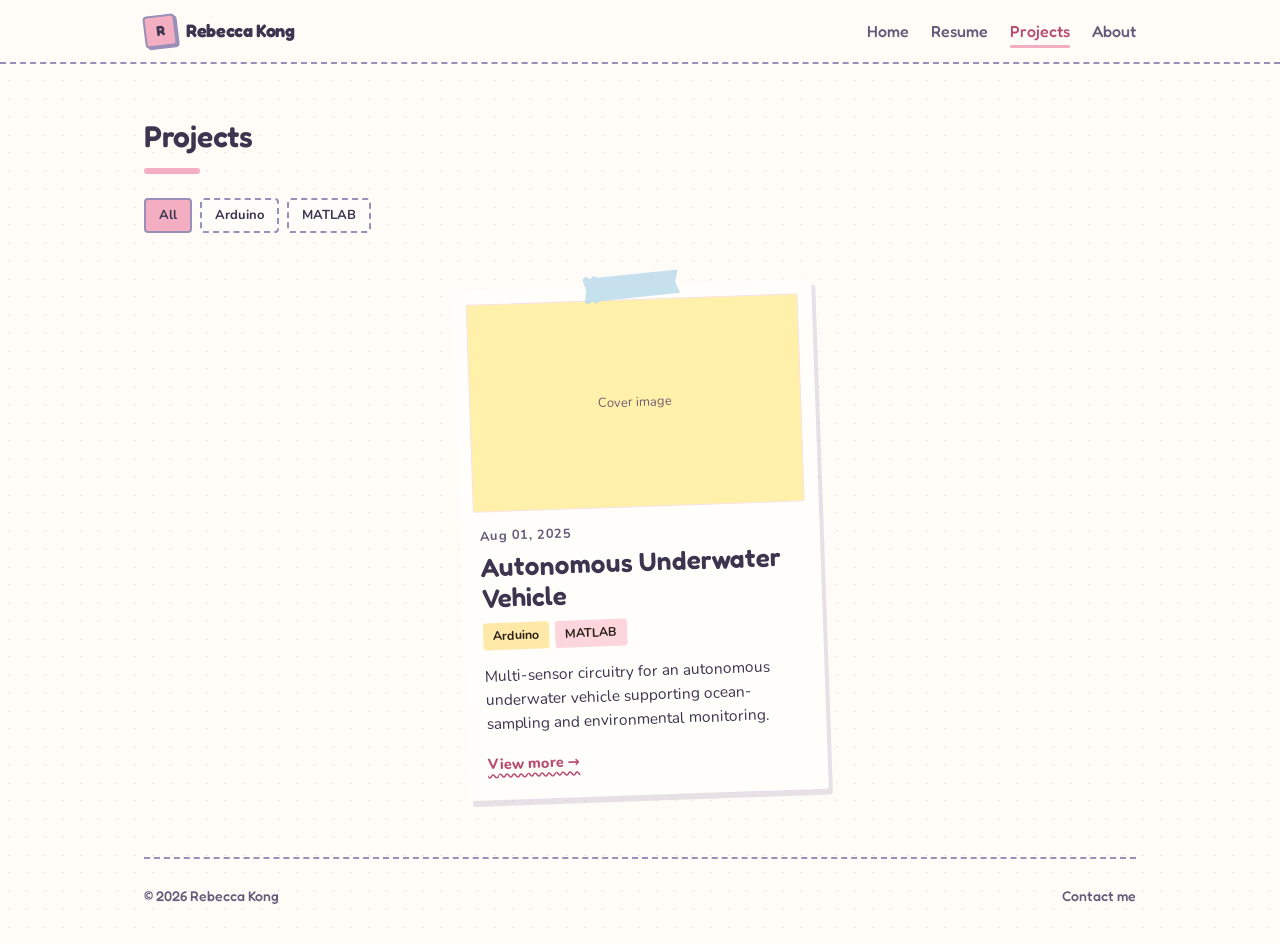
==== commit b808034c: "please work" ====
--- a/projects.html
+++ b/projects.html
@@ -1,31 +1,10 @@
 <!doctype html>
-<html lang="en" data-theme="light">
+<html lang="en">
 <head>
   <meta charset="utf-8">
   <meta name="viewport" content="width=device-width, initial-scale=1">
   <title>Projects | Rebecca Kong</title>
-  <link rel="stylesheet" href="https://fonts.googleapis.com/css2?family=Fredoka:wght@500;600&family=Nunito:wght@500;700;800&family=Patrick+Hand&display=swap">
-  <link rel="stylesheet" href="styles.css">
-  <script src="app.js" defer></script>
+  <script>location.replace("index.html#projects");</script>
 </head>
-<body>
-<header><div class="wrap"><nav>
-  <a class="logo" href="index.html"><i>Y</i> Rebecca Kong</a>
-  <a class="l" href="index.html">Home</a>
-  <a class="l" href="resume.html">Resume</a>
-  <a class="l on" href="projects.html">Projects</a>
-  <a class="l" href="about.html">About</a>
-</nav></div></header>
-<main class="wrap">
-  <section class="view on">
-    <h1>Projects</h1>
-    <p class="lead">A selection of engineering, computer vision, and robotics work.</p>
-    <div id="projs">
-      <article class="proj"><div class="cv">Project image</div><div><span class="date">Aug 2025 – May 2026</span><h3>Autonomous Underwater Vehicle</h3><p>Designed and integrated multi-sensor circuitry for an autonomous underwater vehicle supporting ocean sampling and environmental monitoring. Connected GPS, IMU, pressure, temperature, motor-current, and magnetometer sensors to Arduino, then analyzed readings in MATLAB.</p><div class="tags"><span>Arduino</span><span>MATLAB</span><span>Embedded systems</span></div></div></article>
-      <article class="proj"><div class="cv">Project image</div><div><span class="date">Summer 2025</span><h3>PointView Tennis Analysis</h3><p>Developed a computer-vision application that tracks players and the ball in tennis footage and maps activity to a bird’s-eye court view. Trained and evaluated a custom YOLOv8 detector using a manually collected and labeled dataset.</p><div class="tags"><span>Python</span><span>YOLOv8</span><span>OpenCV</span><span>Computer vision</span></div></div></article>
-    </div>
-  </section>
-</main>
-<footer class="wrap"><span>Rebecca Kong</span><a href="about.html">Get in touch</a></footer>
-</body>
+<body><p>Opening projects… <a href="index.html#projects">Continue</a></p></body>
 </html>
